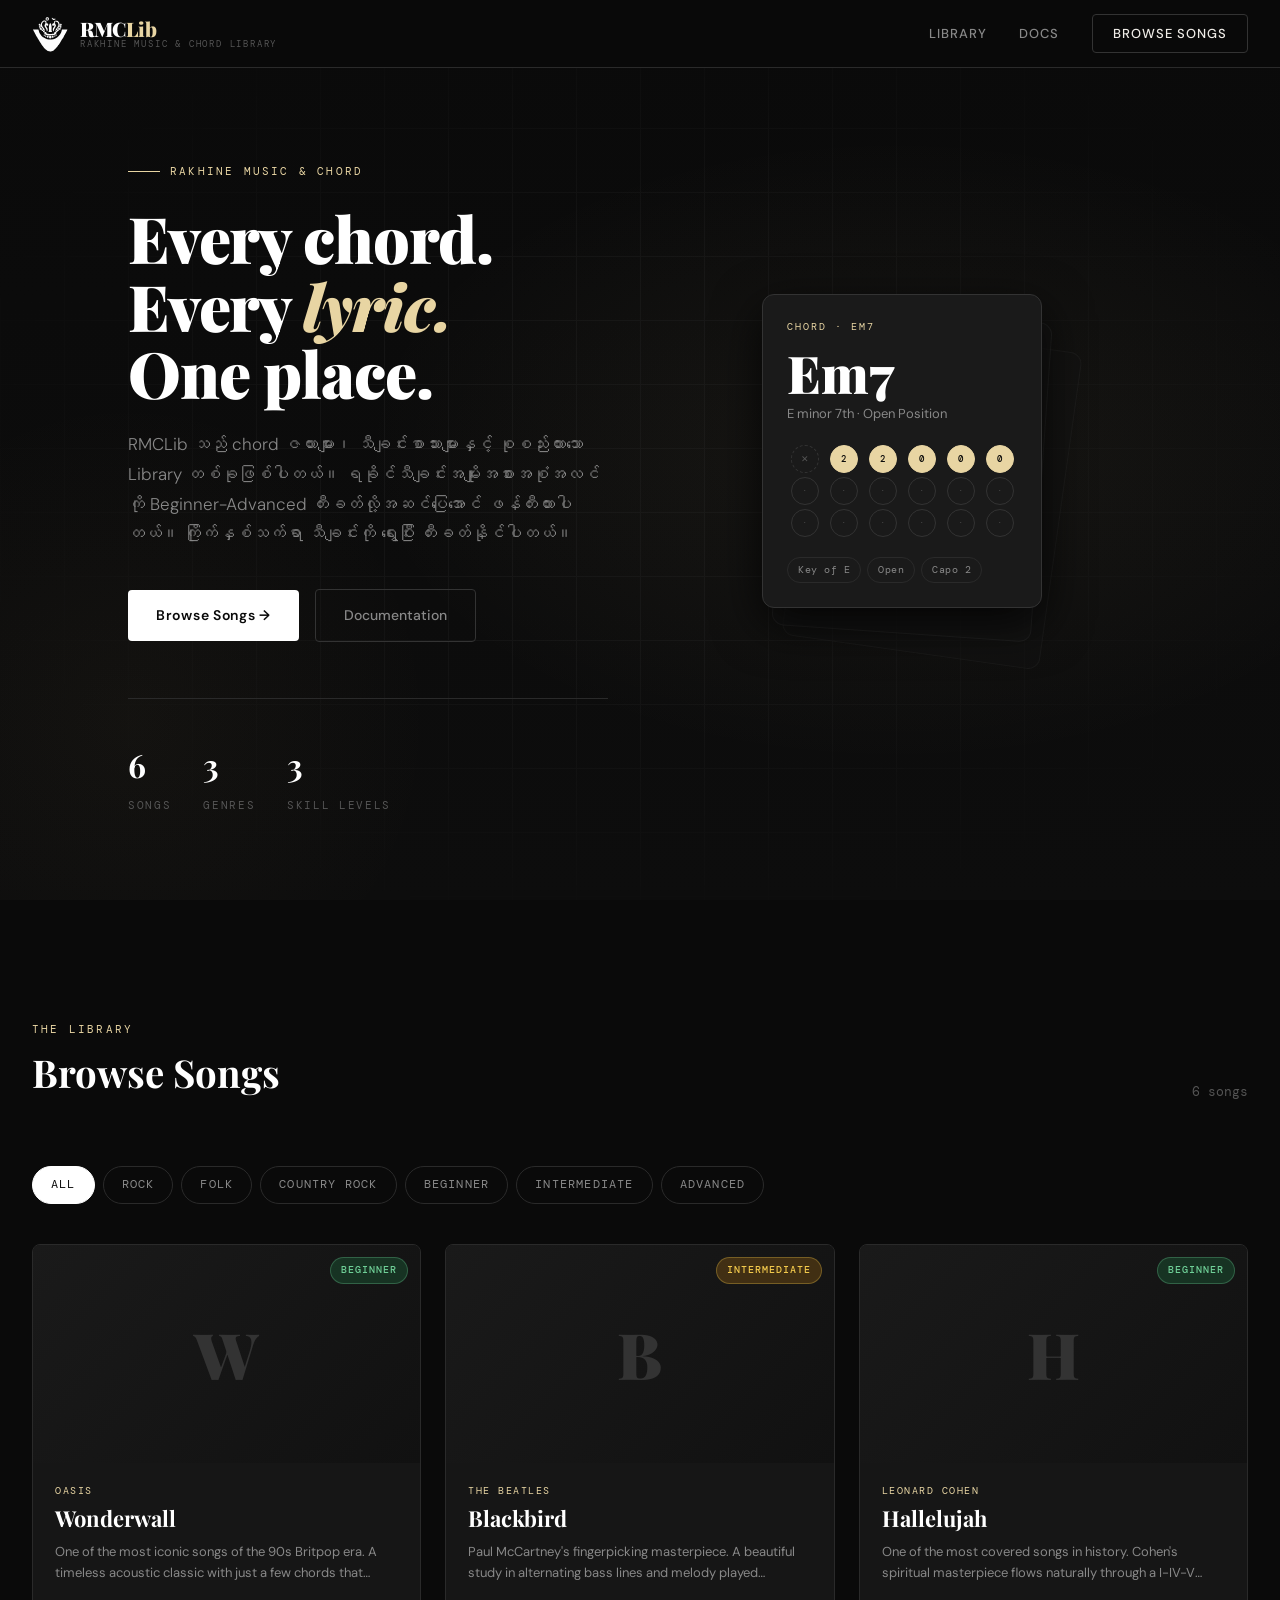
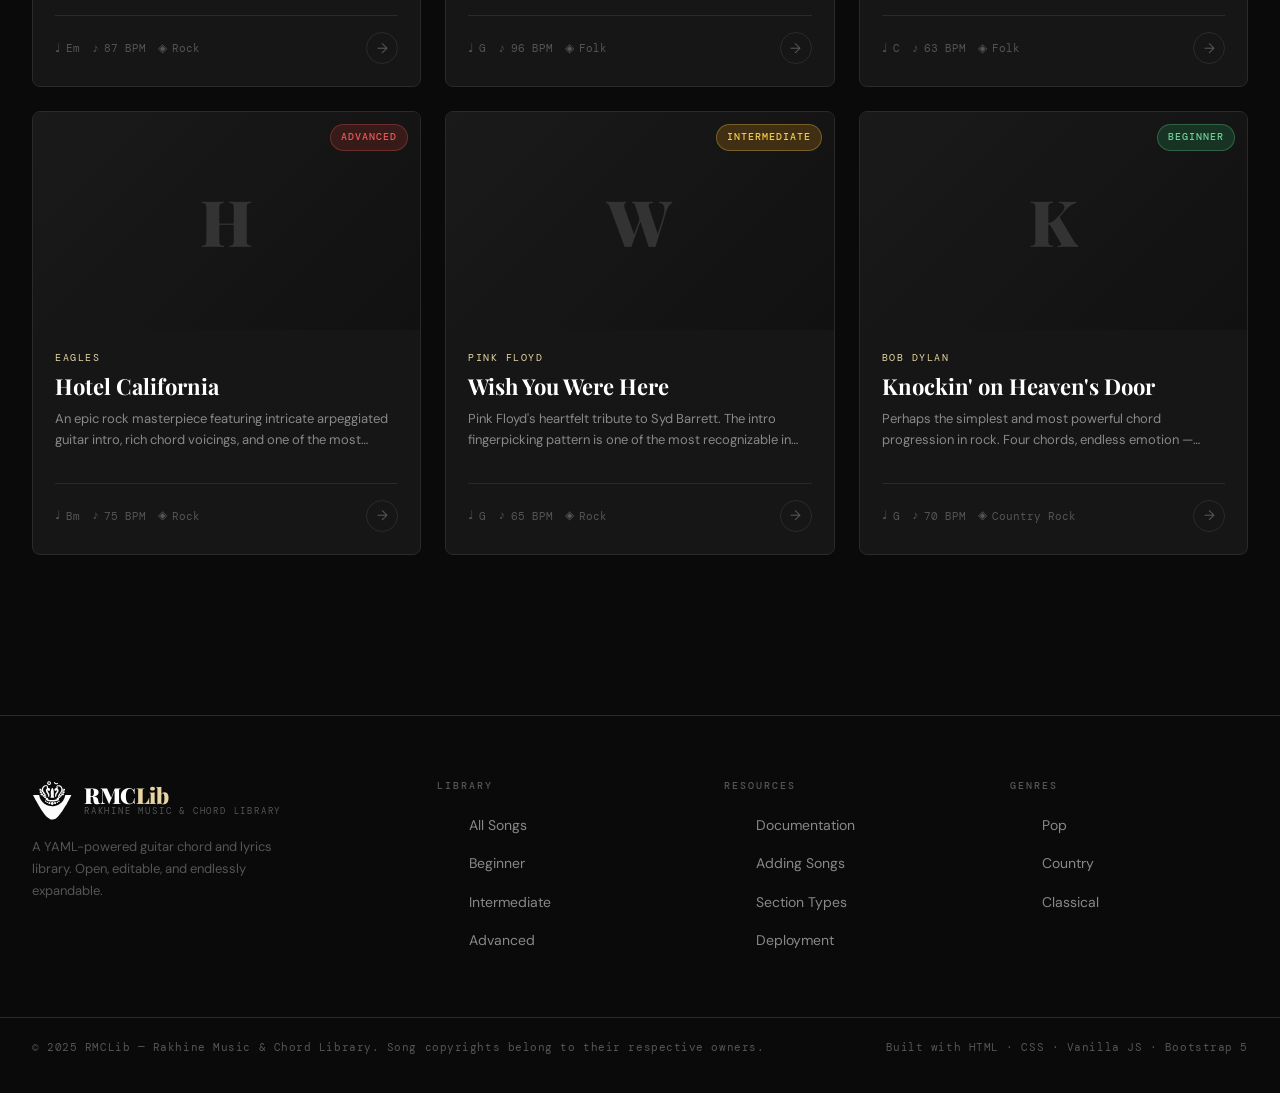
==== index.html @ d85ca985 "First commit" ====
<!DOCTYPE html>
<html lang="en">
<head>
  <meta charset="UTF-8">
  <meta name="viewport" content="width=device-width, initial-scale=1.0">
  <title>RMCLib | Rakhine Music &amp; Chord Library</title>
  <meta name="description" content="A curated library of guitar chord charts and lyrics. RMCLib — Rakhine Music & Chord Library.">
  <link rel="icon" type="image/x-icon" href="favicon.ico">

  <link rel="stylesheet" href="https://cdn.jsdelivr.net/npm/bootstrap@5.3.3/dist/css/bootstrap.min.css">
  <link rel="stylesheet" href="css/style.css">
</head>
<body>

<!-- ════════════════════════════════
     HEADER
════════════════════════════════ -->
<header class="site-header" role="banner">
  <div class="header-inner">

    <a href="index.html" class="logo" aria-label="ChordRMC Home">
      <!-- SVG Logo mark — replace src below with your logo image file if uploaded -->
      <img src="logo.svg" alt="RMC Logo" class="logo-img">
      <div class="logo-text-wrap">
        <span class="logo-mark">RMC<span>Lib</span></span>
        <span class="logo-sub">Rakhine&nbsp;Music&nbsp;&amp;&nbsp;Chord&nbsp;Library</span>
      </div>
    </a>

    <nav class="main-nav" role="navigation" aria-label="Main navigation">
      <a href="index.html#songs">Library</a>
      <a href="docs.html">Docs</a>
      <a href="index.html#songs" class="nav-cta">Browse Songs</a>
    </nav>

    <button class="nav-toggle" id="navToggle" aria-label="Toggle navigation" aria-expanded="false">
      <span></span><span></span><span></span>
    </button>

  </div>
</header>


<!-- ════════════════════════════════
     HERO
════════════════════════════════ -->
<section class="hero" aria-label="Hero">
  <div class="hero-bg"></div>
  <div class="hero-grid" aria-hidden="true"></div>

  <div class="hero-inner">
    <div class="hero-text">
      <div class="hero-eyebrow">Rakhine Music &amp; Chord</div>

      <h1 class="hero-title">
        Every chord.<br>
        Every <em>lyric.</em><br>
        One place.
      </h1>

      <p class="hero-desc">
        RMCLib သည် chord ဇယားများ၊ သီချင်းစာသားများနှင့် စုစည်းထားသော Library တစ်ခုဖြစ်ပါတယ်။
        ရခိုင်သီချင်းအမျိုးအစားအစုံအလင်ကို Beginner-Advanced တီးခတ်လို့အဆင်ပြေအောင် ဖန်တီးထားပါတယ်။ ကြိုက်နှစ်သက်ရာ သီချင်းကို ရွေးပြီး တီးခတ်နိုင်ပါတယ်။
      </p>

      <div class="hero-actions">
        <a href="#songs" class="btn-primary">Browse Songs →</a>
        <a href="docs.html" class="btn-ghost">Documentation</a>
      </div>

      <div class="hero-stats">
        <div class="stat-item">
          <span class="stat-value" id="statSongs">—</span>
          <span class="stat-label">Songs</span>
        </div>
        <div class="stat-item">
          <span class="stat-value" id="statGenres">—</span>
          <span class="stat-label">Genres</span>
        </div>
        <div class="stat-item">
          <span class="stat-value">3</span>
          <span class="stat-label">Skill Levels</span>
        </div>
      </div>
    </div>

    <!-- Decorative chord card -->
    <div class="hero-visual" aria-hidden="true">
      <div class="chord-diagram-stack">
        <div class="chord-card-back"></div>
        <div class="chord-card-back"></div>
        <div class="chord-card-front">
          <div class="cf-label">Chord · Em7</div>
          <div class="cf-chord">Em7</div>
          <div class="cf-name">E minor 7th · Open Position</div>
          <div class="fretboard">
            <div class="string-col">
              <div class="fret-dot muted">✕</div>
              <div class="fret-dot">·</div>
              <div class="fret-dot">·</div>
            </div>
            <div class="string-col">
              <div class="fret-dot active">2</div>
              <div class="fret-dot">·</div>
              <div class="fret-dot">·</div>
            </div>
            <div class="string-col">
              <div class="fret-dot active">2</div>
              <div class="fret-dot">·</div>
              <div class="fret-dot">·</div>
            </div>
            <div class="string-col">
              <div class="fret-dot active">0</div>
              <div class="fret-dot">·</div>
              <div class="fret-dot">·</div>
            </div>
            <div class="string-col">
              <div class="fret-dot active">0</div>
              <div class="fret-dot">·</div>
              <div class="fret-dot">·</div>
            </div>
            <div class="string-col">
              <div class="fret-dot active">0</div>
              <div class="fret-dot">·</div>
              <div class="fret-dot">·</div>
            </div>
          </div>
          <div class="cf-tags">
            <span class="cf-tag">Key of E</span>
            <span class="cf-tag">Open</span>
            <span class="cf-tag">Capo 2</span>
          </div>
        </div>
      </div>
    </div>
  </div>
</section>


<!-- ════════════════════════════════
     SONGS SECTION
════════════════════════════════ -->
<section class="songs-section" id="songs" aria-label="Song Library">

  <div class="section-header">
    <div>
      <div class="section-eyebrow">The Library</div>
      <h2 class="section-title">Browse Songs</h2>
    </div>
    <span class="section-count">Loading…</span>
  </div>

  <div class="filter-bar" role="group" aria-label="Filter songs"></div>

  <div class="songs-grid" id="songsGrid" role="list"></div>

</section>


<!-- ════════════════════════════════
     FOOTER
════════════════════════════════ -->
<footer class="site-footer" role="contentinfo">
  <div class="footer-main">

    <div class="footer-brand">
      <a href="index.html" class="logo logo-lg">
        <img src="logo.svg" alt="RMC Logo" class="logo-img">
        <div class="logo-text-wrap">
          <span class="logo-mark">RMC<span>Lib</span></span>
          <span class="logo-sub">Rakhine&nbsp;Music&nbsp;&amp;&nbsp;Chord&nbsp;Library</span>
        </div>
      </a>
      <p>A YAML-powered guitar chord and lyrics library. Open, editable, and endlessly expandable.</p>
    </div>

    <div class="footer-col">
      <h4>Library</h4>
      <ul>
        <li><a href="#songs">All Songs</a></li>
        <li><a href="#songs">Beginner</a></li>
        <li><a href="#songs">Intermediate</a></li>
        <li><a href="#songs">Advanced</a></li>
      </ul>
    </div>

    <div class="footer-col">
      <h4>Resources</h4>
      <ul>
        <li><a href="docs.html">Documentation</a></li>
        <li><a href="docs.html#adding-songs">Adding Songs</a></li>
        <li><a href="docs.html#section-types">Section Types</a></li>
        <li><a href="docs.html#deployment">Deployment</a></li>
      </ul>
    </div>

    <div class="footer-col">
      <h4>Genres</h4>
      <ul>
        <li><a href="#songs">Pop</a></li>
        <li><a href="#songs">Country</a></li>
        <li><a href="#songs">Classical</a></li>
      </ul>
    </div>

  </div>

  <div class="footer-bottom">
    <p>© 2025 RMCLib — Rakhine Music &amp; Chord Library. Song copyrights belong to their respective owners.</p>
    <p>Built with HTML · CSS · Vanilla JS · Bootstrap 5</p>
  </div>
</footer>


<!-- ════════════════════════════════
     SONG DETAIL PANEL
════════════════════════════════ -->
<div class="song-detail-overlay" id="songDetailOverlay" role="dialog" aria-modal="true" aria-label="Song detail">
  <div class="overlay-backdrop" id="overlayBackdrop"></div>
  <div class="song-detail-panel">
    <div class="panel-header">
      <div class="panel-breadcrumb">Library <span>/</span> Song Detail</div>
      <button class="panel-close" onclick="closeDetail()" aria-label="Close panel">✕</button>
    </div>
    <div class="panel-body" id="panelBody"></div>
  </div>
</div>


<!-- ════════════════════════════════
     LIGHTBOX
════════════════════════════════ -->
<div class="lightbox" id="lightbox" role="dialog" aria-modal="true" aria-label="Image viewer">
  <div class="lightbox-backdrop" id="lightboxBackdrop"></div>
  <div class="lightbox-inner">
    <button class="lightbox-close" id="lightboxClose" aria-label="Close image viewer">✕</button>
    <div class="lightbox-img-wrap">
      <div class="lightbox-img-skeleton" id="lightboxSkeleton"></div>
      <img id="lightboxImg" src="" alt="" draggable="false">
    </div>
    <div class="lightbox-caption" id="lightboxCaption"></div>
  </div>
</div>


<script src="https://cdn.jsdelivr.net/npm/bootstrap@5.3.3/dist/js/bootstrap.bundle.min.js"></script>
<script src="js/app.js"></script>
<script>
  // Update hero stats once songs load
  document.addEventListener('DOMContentLoaded', () => {
    const observer = new MutationObserver(() => {
      const count = document.querySelectorAll('.song-card:not(.skeleton-card)').length;
      if (count > 0) {
        document.getElementById('statSongs').textContent = count;
        const genres = new Set(window._allSongsRef?.map(s => s.genre).filter(Boolean));
        const genreEl = document.getElementById('statGenres');
        if (genreEl && genres.size) genreEl.textContent = genres.size;
      }
    });
    const grid = document.getElementById('songsGrid');
    if (grid) observer.observe(grid, { childList: true });
  });
</script>
</body>
</html>
---- css/style.css ----
/* ====================================
   RMCLib — Main Stylesheet
   Dark editorial theme · v2
==================================== */

@import url('https://fonts.googleapis.com/css2?family=Playfair+Display:wght@400;700;900&family=DM+Mono:wght@300;400;500&family=DM+Sans:ital,wght@0,300;0,400;0,500;1,300&display=swap');

/* ── CSS Variables ── */
:root {
  --bg:          #0a0a0a;
  --bg-2:        #111111;
  --bg-3:        #1a1a1a;
  --surface:     #161616;
  --border:      #2a2a2a;
  --border-light:#333333;
  --text:        #f0ede8;
  --text-muted:  #888888;
  --text-dim:    #555555;
  --accent:      #e8d5a3;
  --accent-warm: #c9a96e;
  --accent-glow: rgba(232,213,163,0.08);
  --white:       #ffffff;

  --font-display: 'Playfair Display', Georgia, serif;
  --font-body:    'DM Sans', sans-serif;
  --font-mono:    'DM Mono', monospace;

  --radius:    4px;
  --radius-lg: 8px;
  --shadow:    0 4px 24px rgba(0,0,0,0.6);
  --shadow-lg: 0 16px 48px rgba(0,0,0,0.8);
  --transition: 0.25s cubic-bezier(0.4,0,0.2,1);
}

/* ── Reset ── */
*, *::before, *::after { box-sizing: border-box; margin: 0; padding: 0; }
html { scroll-behavior: smooth; }
body {
  background: var(--bg);
  color: var(--text);
  font-family: var(--font-body);
  font-size: 16px;
  line-height: 1.65;
  min-height: 100vh;
  overflow-x: hidden;
}
img { display: block; max-width: 100%; }
a { color: inherit; text-decoration: none; }
button { cursor: pointer; border: none; background: none; font-family: inherit; }

/* ── Scrollbar ── */
::-webkit-scrollbar { width: 6px; }
::-webkit-scrollbar-track { background: var(--bg); }
::-webkit-scrollbar-thumb { background: var(--border-light); border-radius: 3px; }

/* ── Skeleton shimmer ── */
@keyframes shimmer {
  0%   { background-position: -600px 0; }
  100% { background-position: 600px 0; }
}
.skeleton-base {
  background: linear-gradient(90deg, var(--bg-3) 25%, var(--surface) 50%, var(--bg-3) 75%);
  background-size: 600px 100%;
  animation: shimmer 1.6s infinite linear;
}

/* ====================================
   HEADER & NAV
==================================== */
.site-header {
  position: fixed;
  top: 0; left: 0; right: 0;
  z-index: 100;
  height: 68px;
  display: flex;
  align-items: center;
  background: rgba(10,10,10,0.92);
  backdrop-filter: blur(16px);
  border-bottom: 1px solid var(--border);
  transition: box-shadow var(--transition);
}
.site-header.scrolled { box-shadow: 0 2px 32px rgba(0,0,0,0.5); }

.header-inner {
  max-width: 1280px;
  margin: 0 auto;
  padding: 0 32px;
  width: 100%;
  display: flex;
  align-items: center;
  justify-content: space-between;
}

/* ── Logo ── */
.logo {
  display: flex;
  align-items: center;
  gap: 12px;
  text-decoration: none;
}
.logo-img {
  width: 36px;
  height: 36px;
  flex-shrink: 0;
  object-fit: contain;
}
.logo-img-svg {
  width: 36px;
  height: 36px;
  flex-shrink: 0;
}
.logo-text-wrap {
  display: flex;
  flex-direction: column;
  gap: 1px;
  line-height: 1;
}
.logo-mark {
  font-family: var(--font-display);
  font-size: 20px;
  font-weight: 900;
  color: var(--white);
  letter-spacing: -0.5px;
}
.logo-mark span { color: var(--accent); }
.logo-sub {
  font-family: var(--font-mono);
  font-size: 9px;
  color: var(--text-dim);
  letter-spacing: 0.2em;
  text-transform: uppercase;
}

/* Footer larger logo variant */
.logo-lg .logo-mark { font-size: 22px; }
.logo-lg .logo-img-svg, .logo-lg .logo-img { width: 40px; height: 40px; }

/* ── Nav links ── */
.main-nav {
  display: flex;
  align-items: center;
  gap: 32px;
}
.main-nav a {
  font-size: 13px;
  font-weight: 500;
  color: var(--text-muted);
  letter-spacing: 0.08em;
  text-transform: uppercase;
  transition: color var(--transition);
  position: relative;
}
.main-nav a::after {
  content: '';
  position: absolute;
  bottom: -4px; left: 0; right: 0;
  height: 1px;
  background: var(--accent);
  transform: scaleX(0);
  transition: transform var(--transition);
}
.main-nav a:hover { color: var(--text); }
.main-nav a:hover::after { transform: scaleX(1); }

.nav-cta {
  padding: 8px 20px;
  border: 1px solid var(--border-light);
  border-radius: var(--radius);
  color: var(--text) !important;
  transition: border-color var(--transition), background var(--transition) !important;
}
.nav-cta:hover { border-color: var(--accent) !important; background: var(--accent-glow) !important; }
.nav-cta::after { display: none !important; }

/* Hamburger */
.nav-toggle {
  display: none;
  flex-direction: column;
  gap: 5px;
  padding: 4px;
}
.nav-toggle span {
  display: block;
  width: 24px;
  height: 2px;
  background: var(--text);
  border-radius: 1px;
  transition: transform var(--transition), opacity var(--transition);
}
.nav-toggle.open span:nth-child(1) { transform: translateY(7px) rotate(45deg); }
.nav-toggle.open span:nth-child(2) { opacity: 0; }
.nav-toggle.open span:nth-child(3) { transform: translateY(-7px) rotate(-45deg); }

/* ====================================
   HERO
==================================== */
.hero {
  padding-top: 68px;
  min-height: 100vh;
  display: flex;
  align-items: center;
  position: relative;
  overflow: hidden;
}
.hero-bg {
  position: absolute; inset: 0;
  background:
    radial-gradient(ellipse 60% 50% at 70% 50%, rgba(232,213,163,0.06) 0%, transparent 70%),
    radial-gradient(ellipse 40% 60% at 10% 80%, rgba(201,169,110,0.04) 0%, transparent 60%),
    linear-gradient(180deg, var(--bg) 0%, #0d0d0d 100%);
}
.hero-grid {
  position: absolute; inset: 0;
  background-image:
    linear-gradient(var(--border) 1px, transparent 1px),
    linear-gradient(90deg, var(--border) 1px, transparent 1px);
  background-size: 64px 64px;
  opacity: 0.3;
  mask-image: radial-gradient(ellipse at center, black 30%, transparent 80%);
}
.hero-inner {
  position: relative;
  max-width: 1280px;
  margin: 0 auto;
  padding: 80px 32px;
  display: grid;
  grid-template-columns: 1fr 1fr;
  gap: 64px;
  align-items: center;
}
.hero-eyebrow {
  display: inline-flex;
  align-items: center;
  gap: 10px;
  margin-bottom: 24px;
  font-family: var(--font-mono);
  font-size: 11px;
  letter-spacing: 0.2em;
  text-transform: uppercase;
  color: var(--accent);
}
.hero-eyebrow::before {
  content: '';
  display: block;
  width: 32px;
  height: 1px;
  background: var(--accent);
}
.hero-title {
  font-family: var(--font-display);
  font-size: clamp(40px, 5vw, 72px);
  font-weight: 900;
  line-height: 1.05;
  letter-spacing: -1px;
  color: var(--white);
  margin-bottom: 24px;
}
.hero-title em { font-style: italic; color: var(--accent); }
.hero-desc {
  font-size: 17px;
  font-weight: 300;
  color: var(--text-muted);
  line-height: 1.75;
  max-width: 480px;
  margin-bottom: 40px;
}
.hero-actions {
  display: flex;
  align-items: center;
  gap: 16px;
  flex-wrap: wrap;
}
.btn-primary {
  display: inline-flex;
  align-items: center;
  gap: 8px;
  padding: 14px 28px;
  background: var(--white);
  color: var(--bg);
  font-size: 14px;
  font-weight: 600;
  letter-spacing: 0.05em;
  border-radius: var(--radius);
  transition: background var(--transition), transform var(--transition);
}
.btn-primary:hover { background: var(--accent); transform: translateY(-1px); }
.btn-ghost {
  display: inline-flex;
  align-items: center;
  gap: 8px;
  padding: 14px 28px;
  border: 1px solid var(--border-light);
  color: var(--text-muted);
  font-size: 14px;
  font-weight: 500;
  border-radius: var(--radius);
  transition: border-color var(--transition), color var(--transition);
}
.btn-ghost:hover { border-color: var(--text-muted); color: var(--text); }
.hero-stats {
  display: flex;
  gap: 32px;
  margin-top: 56px;
  padding-top: 40px;
  border-top: 1px solid var(--border);
}
.stat-item { display: flex; flex-direction: column; gap: 4px; }
.stat-value {
  font-family: var(--font-display);
  font-size: 32px;
  font-weight: 700;
  color: var(--white);
}
.stat-label {
  font-family: var(--font-mono);
  font-size: 11px;
  letter-spacing: 0.15em;
  text-transform: uppercase;
  color: var(--text-dim);
}

/* Hero decorative chord card */
.hero-visual {
  position: relative;
  display: flex;
  justify-content: center;
  align-items: center;
}
.chord-diagram-stack {
  position: relative;
  width: 340px;
  height: 380px;
}
.chord-card-back {
  position: absolute;
  width: 260px; height: 320px;
  border-radius: 12px;
  border: 1px solid var(--border);
  background: var(--surface);
}
.chord-card-back:nth-child(1) { top: 40px; left: 60px; transform: rotate(8deg); opacity: 0.4; }
.chord-card-back:nth-child(2) { top: 20px; left: 40px; transform: rotate(4deg); opacity: 0.6; }
.chord-card-front {
  position: absolute;
  top: 0; left: 20px;
  width: 280px;
  background: var(--bg-3);
  border: 1px solid var(--border-light);
  border-radius: 12px;
  padding: 24px;
  box-shadow: var(--shadow-lg);
}
.cf-label {
  font-family: var(--font-mono);
  font-size: 10px;
  letter-spacing: 0.2em;
  text-transform: uppercase;
  color: var(--accent);
  margin-bottom: 12px;
}
.cf-chord {
  font-family: var(--font-display);
  font-size: 52px;
  font-weight: 900;
  color: var(--white);
  line-height: 1;
  margin-bottom: 4px;
}
.cf-name { font-size: 13px; color: var(--text-muted); margin-bottom: 20px; }
.fretboard {
  display: grid;
  grid-template-columns: repeat(6, 1fr);
  gap: 4px;
  margin-bottom: 20px;
}
.string-col { display: flex; flex-direction: column; align-items: center; gap: 4px; }
.fret-dot {
  width: 28px; height: 28px;
  border-radius: 50%;
  border: 1px solid var(--border-light);
  display: flex; align-items: center; justify-content: center;
  font-family: var(--font-mono);
  font-size: 9px;
  color: var(--text-dim);
}
.fret-dot.active  { background: var(--accent); border-color: var(--accent); color: var(--bg); font-weight: 500; }
.fret-dot.muted   { border-style: dashed; }
.cf-tags { display: flex; gap: 6px; flex-wrap: wrap; }
.cf-tag {
  padding: 4px 10px;
  border-radius: 100px;
  border: 1px solid var(--border);
  font-size: 10px;
  font-family: var(--font-mono);
  color: var(--text-muted);
  letter-spacing: 0.05em;
}

/* ====================================
   SONGS SECTION
==================================== */
.songs-section { padding: 120px 0 80px; }
.section-header {
  max-width: 1280px;
  margin: 0 auto 64px;
  padding: 0 32px;
  display: flex;
  align-items: flex-end;
  justify-content: space-between;
  gap: 32px;
}
.section-eyebrow {
  font-family: var(--font-mono);
  font-size: 11px;
  letter-spacing: 0.2em;
  text-transform: uppercase;
  color: var(--accent);
  margin-bottom: 12px;
}
.section-title {
  font-family: var(--font-display);
  font-size: clamp(28px, 3vw, 44px);
  font-weight: 700;
  color: var(--white);
  line-height: 1.15;
}
.section-count {
  font-family: var(--font-mono);
  font-size: 13px;
  color: var(--text-dim);
  white-space: nowrap;
}

/* Filter bar */
.filter-bar {
  max-width: 1280px;
  margin: 0 auto 40px;
  padding: 0 32px;
  display: flex;
  gap: 8px;
  flex-wrap: wrap;
}
.filter-btn {
  padding: 8px 18px;
  border: 1px solid var(--border);
  border-radius: 100px;
  font-size: 12px;
  font-family: var(--font-mono);
  letter-spacing: 0.1em;
  text-transform: uppercase;
  color: var(--text-muted);
  transition: all var(--transition);
}
.filter-btn:hover { border-color: var(--border-light); color: var(--text); }
.filter-btn.active { background: var(--white); border-color: var(--white); color: var(--bg); }

/* Songs grid */
.songs-grid {
  max-width: 1280px;
  margin: 0 auto;
  padding: 0 32px;
  display: grid;
  grid-template-columns: repeat(3, 1fr);
  gap: 24px;
}

/* ── Song Card ── */
.song-card {
  background: var(--surface);
  border: 1px solid var(--border);
  border-radius: var(--radius-lg);
  overflow: hidden;
  cursor: pointer;
  transition: transform var(--transition), border-color var(--transition), box-shadow var(--transition);
  display: flex;
  flex-direction: column;
  animation: fadeUp 0.5s ease both;
}
.song-card:hover {
  transform: translateY(-4px);
  border-color: var(--border-light);
  box-shadow: var(--shadow);
}

/* ── Card image with skeleton ── */
.card-image-wrap {
  position: relative;
  aspect-ratio: 16/9;
  overflow: hidden;
  background: var(--bg-3);
}
.card-img-skeleton {
  position: absolute;
  inset: 0;
  background: linear-gradient(90deg, var(--bg-3) 25%, var(--surface) 50%, var(--bg-3) 75%);
  background-size: 600px 100%;
  animation: shimmer 1.6s infinite linear;
  transition: opacity 0.4s ease;
  z-index: 1;
}
.card-img-real {
  position: absolute;
  inset: 0;
  width: 100%;
  height: 100%;
  object-fit: cover;
  opacity: 0;
  transition: opacity 0.4s ease, transform 0.4s ease, filter 0.4s ease;
  filter: brightness(0.85) grayscale(20%);
  z-index: 2;
}
.card-img-real.loaded { opacity: 1; }
.song-card:hover .card-img-real { transform: scale(1.04); filter: brightness(0.95) grayscale(0%); }
.card-image-placeholder {
  width: 100%; height: 100%;
  display: flex; align-items: center; justify-content: center;
  background: linear-gradient(135deg, var(--bg-3) 0%, var(--bg-2) 100%);
}
.placeholder-note {
  font-family: var(--font-display);
  font-size: 64px;
  font-weight: 900;
  color: var(--border-light);
  line-height: 1;
}

/* Skeleton card */
.skeleton-card { pointer-events: none; }
.skeleton-img {
  aspect-ratio: 16/9;
  background: linear-gradient(90deg, var(--bg-3) 25%, var(--surface) 50%, var(--bg-3) 75%);
  background-size: 600px 100%;
  animation: shimmer 1.6s infinite linear;
}
.skeleton-line {
  height: 14px;
  border-radius: 7px;
  margin-bottom: 10px;
  background: linear-gradient(90deg, var(--bg-3) 25%, var(--surface) 50%, var(--bg-3) 75%);
  background-size: 600px 100%;
  animation: shimmer 1.6s infinite linear;
}
.skeleton-line.short { width: 40%; }
.skeleton-line.med   { width: 70%; }

/* Badge */
.card-badge {
  position: absolute;
  top: 12px; right: 12px;
  z-index: 3;
  padding: 4px 10px;
  border-radius: 100px;
  font-size: 10px;
  font-family: var(--font-mono);
  letter-spacing: 0.1em;
  text-transform: uppercase;
  font-weight: 500;
}
.badge-beginner     { background: rgba(39,174,96,0.2);  color: #6fcf97; border: 1px solid rgba(111,207,151,0.3); }
.badge-intermediate { background: rgba(243,156,18,0.2); color: #f2c94c; border: 1px solid rgba(242,201,76,0.3); }
.badge-advanced     { background: rgba(192,57,43,0.2);  color: #eb5757; border: 1px solid rgba(235,87,87,0.3); }

/* Card body */
.card-body {
  padding: 20px 22px 22px;
  flex: 1;
  display: flex;
  flex-direction: column;
}
.card-artist {
  font-family: var(--font-mono);
  font-size: 10px;
  letter-spacing: 0.15em;
  text-transform: uppercase;
  color: var(--accent);
  margin-bottom: 6px;
}
.card-title {
  font-family: var(--font-display);
  font-size: 22px;
  font-weight: 700;
  color: var(--white);
  line-height: 1.2;
  margin-bottom: 10px;
}
.card-desc {
  font-size: 13px;
  color: var(--text-muted);
  line-height: 1.6;
  flex: 1;
  display: -webkit-box;
  -webkit-line-clamp: 2;
  -webkit-box-orient: vertical;
  overflow: hidden;
}
.card-footer {
  display: flex;
  align-items: center;
  justify-content: space-between;
  margin-top: 16px;
  padding-top: 16px;
  border-top: 1px solid var(--border);
}
.card-meta { display: flex; gap: 12px; }
.meta-item {
  display: flex;
  align-items: center;
  gap: 5px;
  font-family: var(--font-mono);
  font-size: 11px;
  color: var(--text-dim);
}
.meta-icon { font-size: 12px; }
.card-arrow {
  width: 32px; height: 32px;
  border-radius: 50%;
  border: 1px solid var(--border);
  display: flex; align-items: center; justify-content: center;
  font-size: 14px;
  color: var(--text-dim);
  transition: all var(--transition);
}
.song-card:hover .card-arrow { background: var(--white); border-color: var(--white); color: var(--bg); }

/* ====================================
   DETAIL PANEL
==================================== */
.song-detail-overlay {
  position: fixed; inset: 0;
  z-index: 200;
  display: flex;
  align-items: stretch;
  opacity: 0;
  pointer-events: none;
  transition: opacity 0.3s ease;
}
.song-detail-overlay.open { opacity: 1; pointer-events: all; }

.overlay-backdrop {
  position: absolute; inset: 0;
  background: rgba(0,0,0,0.75);
  backdrop-filter: blur(4px);
}
.song-detail-panel {
  position: relative;
  margin-left: auto;
  width: min(720px, 100vw);
  height: 100vh;
  background: var(--bg-2);
  border-left: 1px solid var(--border);
  display: flex;
  flex-direction: column;
  overflow: hidden;
  transform: translateX(40px);
  transition: transform 0.35s cubic-bezier(0.4,0,0.2,1);
}
.song-detail-overlay.open .song-detail-panel { transform: translateX(0); }

.panel-header {
  display: flex;
  align-items: center;
  justify-content: space-between;
  padding: 20px 32px;
  border-bottom: 1px solid var(--border);
  flex-shrink: 0;
  background: var(--bg-2);
}
.panel-breadcrumb {
  font-family: var(--font-mono);
  font-size: 11px;
  letter-spacing: 0.15em;
  text-transform: uppercase;
  color: var(--text-dim);
}
.panel-breadcrumb span { color: var(--accent); }
.panel-close {
  width: 36px; height: 36px;
  border-radius: 50%;
  border: 1px solid var(--border);
  display: flex; align-items: center; justify-content: center;
  font-size: 18px;
  color: var(--text-muted);
  transition: all var(--transition);
}
.panel-close:hover { background: var(--bg-3); color: var(--text); border-color: var(--border-light); }

.panel-body {
  flex: 1;
  overflow-y: auto;
  scroll-behavior: smooth;
}
.panel-body::-webkit-scrollbar { width: 4px; }
.panel-body::-webkit-scrollbar-thumb { background: var(--border-light); border-radius: 2px; }

/* Panel cover */
.panel-cover {
  position: relative;
  width: 100%;
  aspect-ratio: 21/9;
  overflow: hidden;
  background: var(--bg-3);
  flex-shrink: 0;
}
.panel-img-skeleton {
  position: absolute; inset: 0;
  background: linear-gradient(90deg, var(--bg-3) 25%, var(--surface) 50%, var(--bg-3) 75%);
  background-size: 800px 100%;
  animation: shimmer 1.6s infinite linear;
  transition: opacity 0.5s ease;
  z-index: 1;
}
.panel-cover-img {
  position: absolute; inset: 0;
  width: 100%; height: 100%;
  object-fit: cover;
  opacity: 0;
  transition: opacity 0.5s ease;
  filter: brightness(0.7) grayscale(20%);
  z-index: 2;
}
.panel-cover-img.loaded { opacity: 1; }
.panel-cover-placeholder {
  width: 100%; height: 100%;
  display: flex; align-items: center; justify-content: center;
  background: linear-gradient(135deg, #111 0%, #1a1a1a 100%);
}
.panel-cover-placeholder span {
  font-family: var(--font-display);
  font-size: 96px;
  font-weight: 900;
  color: rgba(255,255,255,0.05);
}
.panel-cover-overlay {
  position: absolute; inset: 0;
  background: linear-gradient(to top, var(--bg-2) 0%, transparent 60%);
  z-index: 3;
}
.panel-cover-info {
  position: absolute;
  bottom: 24px; left: 32px;
  z-index: 4;
}
.panel-artist {
  font-family: var(--font-mono);
  font-size: 11px;
  letter-spacing: 0.2em;
  text-transform: uppercase;
  color: var(--accent);
  margin-bottom: 6px;
}
.panel-title {
  font-family: var(--font-display);
  font-size: 40px;
  font-weight: 900;
  color: var(--white);
  line-height: 1.1;
}

/* Meta strip */
.panel-meta-strip {
  display: flex;
  border-bottom: 1px solid var(--border);
  flex-shrink: 0;
}
.meta-strip-item {
  flex: 1;
  padding: 16px 20px;
  border-right: 1px solid var(--border);
  display: flex;
  flex-direction: column;
  gap: 3px;
}
.meta-strip-item:last-child { border-right: none; }
.msi-label {
  font-family: var(--font-mono);
  font-size: 9px;
  letter-spacing: 0.2em;
  text-transform: uppercase;
  color: var(--text-dim);
}
.msi-value {
  font-family: var(--font-mono);
  font-size: 14px;
  font-weight: 500;
  color: var(--text);
}

/* Panel content */
.panel-content { padding: 40px 32px 80px; }
.content-section { margin-bottom: 48px; }
.content-section:last-child { margin-bottom: 0; }
.cs-heading {
  font-family: var(--font-mono);
  font-size: 10px;
  letter-spacing: 0.25em;
  text-transform: uppercase;
  color: var(--accent);
  margin-bottom: 16px;
  display: flex;
  align-items: center;
  gap: 12px;
}
.cs-heading::after {
  content: '';
  flex: 1;
  height: 1px;
  background: var(--border);
}
.cs-text { font-size: 15px; color: var(--text-muted); line-height: 1.75; }

/* Chords */
.cs-chords {
  background: var(--bg-3);
  border: 1px solid var(--border);
  border-radius: var(--radius-lg);
  padding: 20px 24px;
  font-family: var(--font-mono);
  font-size: 14px;
  color: var(--text);
  line-height: 2;
  white-space: pre-wrap;
}
.chord-token {
  display: inline-block;
  padding: 2px 8px;
  margin: 2px 3px;
  background: rgba(232,213,163,0.1);
  border: 1px solid rgba(232,213,163,0.2);
  border-radius: var(--radius);
  color: var(--accent);
  font-weight: 500;
  font-size: 13px;
}

/* Lyrics */
.cs-lyrics {
  background: var(--bg-3);
  border: 1px solid var(--border);
  border-left: 3px solid var(--accent);
  border-radius: var(--radius-lg);
  padding: 20px 24px;
  font-family: var(--font-mono);
  font-size: 13px;
  line-height: 2;
  white-space: pre-wrap;
  color: var(--text-muted);
}
.lyric-chord { color: var(--accent); font-weight: 500; }

/* Audio */
.audio-player {
  background: var(--bg-3);
  border: 1px solid var(--border);
  border-radius: var(--radius-lg);
  padding: 20px 24px;
  display: flex;
  flex-direction: column;
  gap: 16px;
}
.audio-player-desc { font-size: 13px; color: var(--text-muted); }
.audio-controls { display: flex; align-items: center; gap: 16px; }
.audio-play-btn {
  width: 48px; height: 48px;
  border-radius: 50%;
  background: var(--white);
  color: var(--bg);
  display: flex; align-items: center; justify-content: center;
  font-size: 18px;
  flex-shrink: 0;
  transition: background var(--transition), transform var(--transition);
}
.audio-play-btn:hover { background: var(--accent); transform: scale(1.05); }
.audio-play-btn.playing { background: var(--accent); }
.audio-track-info { flex: 1; min-width: 0; }
.audio-track-name {
  font-size: 13px;
  font-weight: 500;
  color: var(--text);
  margin-bottom: 8px;
  white-space: nowrap;
  overflow: hidden;
  text-overflow: ellipsis;
}
.audio-progress-wrap {
  position: relative;
  height: 4px;
  background: var(--border);
  border-radius: 2px;
  cursor: pointer;
}
.audio-progress-bar {
  height: 100%;
  background: var(--accent);
  border-radius: 2px;
  width: 0%;
  transition: width 0.1s linear;
  pointer-events: none;
}
.audio-time {
  font-family: var(--font-mono);
  font-size: 10px;
  color: var(--text-dim);
  margin-top: 6px;
  display: flex;
  justify-content: space-between;
}
.no-audio-notice {
  background: var(--bg-3);
  border: 1px dashed var(--border-light);
  border-radius: var(--radius-lg);
  padding: 12px 16px;
  font-size: 12px;
  font-family: var(--font-mono);
  color: var(--text-dim);
}

/* ── Section image with skeleton + zoom ── */
.section-img-wrap {
  position: relative;
  border-radius: var(--radius-lg);
  overflow: hidden;
  border: 1px solid var(--border);
  cursor: zoom-in;
}
.section-img-skeleton {
  position: absolute; inset: 0;
  background: linear-gradient(90deg, var(--bg-3) 25%, var(--surface) 50%, var(--bg-3) 75%);
  background-size: 800px 100%;
  animation: shimmer 1.6s infinite linear;
  transition: opacity 0.4s ease;
  z-index: 1;
  min-height: 160px;
}
.section-zoomable {
  display: block;
  width: 100%;
  height: auto;
  opacity: 0;
  transition: opacity 0.4s ease, transform 0.3s ease;
  position: relative;
  z-index: 2;
}
.section-zoomable.loaded { opacity: 1; }
.section-img-wrap:hover .section-zoomable { transform: scale(1.01); }
.zoom-hint {
  position: absolute;
  bottom: 10px; right: 10px;
  z-index: 3;
  padding: 5px 10px;
  background: rgba(0,0,0,0.7);
  border-radius: var(--radius);
  font-family: var(--font-mono);
  font-size: 10px;
  color: var(--text-muted);
  opacity: 0;
  transition: opacity var(--transition);
  pointer-events: none;
}
.section-img-wrap:hover .zoom-hint { opacity: 1; }

/* ====================================
   LIGHTBOX
==================================== */
.lightbox {
  position: fixed; inset: 0;
  z-index: 500;
  display: flex;
  align-items: center;
  justify-content: center;
  opacity: 0;
  pointer-events: none;
  transition: opacity 0.3s ease;
}
.lightbox.open { opacity: 1; pointer-events: all; }

.lightbox-backdrop {
  position: absolute; inset: 0;
  background: rgba(0,0,0,0.92);
  backdrop-filter: blur(8px);
}

.lightbox-inner {
  position: relative;
  z-index: 1;
  max-width: min(90vw, 1100px);
  max-height: 90vh;
  display: flex;
  flex-direction: column;
  align-items: center;
  gap: 16px;
}

.lightbox-close {
  position: absolute;
  top: -48px; right: 0;
  width: 40px; height: 40px;
  border-radius: 50%;
  border: 1px solid var(--border-light);
  display: flex; align-items: center; justify-content: center;
  font-size: 20px;
  color: var(--text-muted);
  transition: all var(--transition);
  background: var(--bg-2);
}
.lightbox-close:hover { background: var(--bg-3); color: var(--white); border-color: var(--text-muted); }

.lightbox-img-wrap {
  position: relative;
  max-width: 100%;
  max-height: 80vh;
  overflow: hidden;
  border-radius: var(--radius-lg);
  border: 1px solid var(--border);
}
.lightbox-img-skeleton {
  position: absolute; inset: 0;
  background: linear-gradient(90deg, var(--bg-3) 25%, var(--surface) 50%, var(--bg-3) 75%);
  background-size: 800px 100%;
  animation: shimmer 1.6s infinite linear;
  min-width: 320px;
  min-height: 240px;
  z-index: 1;
  border-radius: var(--radius-lg);
  transition: opacity 0.4s ease;
}
#lightboxImg {
  display: block;
  max-width: 90vw;
  max-height: 80vh;
  object-fit: contain;
  opacity: 0;
  transition: opacity 0.4s ease;
  position: relative;
  z-index: 2;

  /* Zoom on hover */
  cursor: zoom-in;
  transform-origin: center;
  transition: opacity 0.4s ease, transform 0.3s ease;
}
#lightboxImg.loaded { opacity: 1; }
#lightboxImg:hover { transform: scale(1.03); cursor: zoom-out; }

.lightbox-caption {
  font-family: var(--font-mono);
  font-size: 12px;
  color: var(--text-dim);
  letter-spacing: 0.1em;
  text-align: center;
}

/* ====================================
   FOOTER
==================================== */
.site-footer {
  margin-top: 80px;
  border-top: 1px solid var(--border);
  background: var(--bg);
}
.footer-main {
  max-width: 1280px;
  margin: 0 auto;
  padding: 64px 32px 48px;
  display: grid;
  grid-template-columns: 1.5fr 1fr 1fr 1fr;
  gap: 48px;
}
.footer-brand p {
  margin-top: 16px;
  font-size: 13px;
  color: var(--text-dim);
  line-height: 1.7;
  max-width: 260px;
}
.footer-col h4 {
  font-family: var(--font-mono);
  font-size: 10px;
  letter-spacing: 0.2em;
  text-transform: uppercase;
  color: var(--text-dim);
  margin-bottom: 20px;
}
.footer-col ul { list-style: none; display: flex; flex-direction: column; gap: 12px; }
.footer-col ul li a {
  font-size: 14px;
  color: var(--text-muted);
  transition: color var(--transition);
}
.footer-col ul li a:hover { color: var(--text); }
.footer-bottom {
  border-top: 1px solid var(--border);
  padding: 20px 32px;
  max-width: 1280px;
  margin: 0 auto;
  display: flex;
  align-items: center;
  justify-content: space-between;
  flex-wrap: wrap;
  gap: 12px;
}
.footer-bottom p {
  font-family: var(--font-mono);
  font-size: 11px;
  color: var(--text-dim);
  letter-spacing: 0.05em;
}

/* ====================================
   DOCS PAGE
==================================== */
.docs-layout {
  display: grid;
  grid-template-columns: 260px 1fr;
  gap: 0;
  min-height: calc(100vh - 68px);
  max-width: 1280px;
  margin: 0 auto;
  padding-top: 68px;
}

.docs-sidebar {
  position: sticky;
  top: 68px;
  height: calc(100vh - 68px);
  overflow-y: auto;
  border-right: 1px solid var(--border);
  padding: 40px 0;
  background: var(--bg);
}
.docs-sidebar::-webkit-scrollbar { width: 3px; }
.docs-sidebar::-webkit-scrollbar-thumb { background: var(--border); }

.sidebar-section { margin-bottom: 32px; }
.sidebar-label {
  font-family: var(--font-mono);
  font-size: 9px;
  letter-spacing: 0.25em;
  text-transform: uppercase;
  color: var(--text-dim);
  padding: 0 24px;
  margin-bottom: 8px;
}
.sidebar-link {
  display: block;
  padding: 8px 24px;
  font-size: 13px;
  color: var(--text-muted);
  transition: color var(--transition), background var(--transition);
  border-left: 2px solid transparent;
}
.sidebar-link:hover { color: var(--text); background: var(--accent-glow); }
.sidebar-link.active { color: var(--accent); border-left-color: var(--accent); background: var(--accent-glow); }

.docs-content {
  padding: 60px 64px 120px;
  max-width: 760px;
}

.docs-hero-tag {
  font-family: var(--font-mono);
  font-size: 10px;
  letter-spacing: 0.25em;
  text-transform: uppercase;
  color: var(--accent);
  margin-bottom: 16px;
}
.docs-h1 {
  font-family: var(--font-display);
  font-size: 48px;
  font-weight: 900;
  color: var(--white);
  line-height: 1.1;
  margin-bottom: 20px;
}
.docs-lead {
  font-size: 17px;
  color: var(--text-muted);
  line-height: 1.75;
  margin-bottom: 48px;
  padding-bottom: 48px;
  border-bottom: 1px solid var(--border);
}

.docs-section { margin-bottom: 64px; scroll-margin-top: 90px; }
.docs-h2 {
  font-family: var(--font-display);
  font-size: 28px;
  font-weight: 700;
  color: var(--white);
  margin-bottom: 16px;
}
.docs-h3 {
  font-family: var(--font-mono);
  font-size: 13px;
  font-weight: 500;
  letter-spacing: 0.08em;
  color: var(--text);
  margin: 28px 0 12px;
}
.docs-p {
  font-size: 15px;
  color: var(--text-muted);
  line-height: 1.8;
  margin-bottom: 16px;
}
.docs-p:last-child { margin-bottom: 0; }

/* Inline code */
.docs-code {
  font-family: var(--font-mono);
  font-size: 12px;
  color: var(--accent);
  background: var(--bg-3);
  border: 1px solid var(--border);
  padding: 2px 7px;
  border-radius: var(--radius);
}

/* Code blocks */
.docs-pre {
  background: var(--bg-3);
  border: 1px solid var(--border);
  border-radius: var(--radius-lg);
  padding: 24px;
  overflow-x: auto;
  margin: 20px 0;
  font-family: var(--font-mono);
  font-size: 12.5px;
  line-height: 1.9;
  color: var(--text-muted);
}
.docs-pre .k { color: #f2c94c; }   /* key */
.docs-pre .s { color: #6fcf97; }   /* string */
.docs-pre .n { color: var(--accent); } /* number */
.docs-pre .c { color: var(--text-dim); font-style: italic; } /* comment */
.docs-pre .p { color: var(--text-muted); } /* punctuation */

/* Callout boxes */
.docs-callout {
  border-radius: var(--radius-lg);
  padding: 18px 22px;
  margin: 20px 0;
  display: flex;
  gap: 14px;
  font-size: 14px;
  line-height: 1.7;
}
.docs-callout-info  { background: rgba(232,213,163,0.07); border: 1px solid rgba(232,213,163,0.2); color: var(--text-muted); }
.docs-callout-tip   { background: rgba(39,174,96,0.07);   border: 1px solid rgba(111,207,151,0.2); color: #6fcf97; }
.docs-callout-warn  { background: rgba(243,156,18,0.07);  border: 1px solid rgba(242,201,76,0.2);  color: #f2c94c; }
.docs-callout-icon  { font-size: 18px; flex-shrink: 0; margin-top: 1px; }

/* Section type table */
.docs-table {
  width: 100%;
  border-collapse: collapse;
  margin: 20px 0;
  font-size: 13px;
}
.docs-table th {
  font-family: var(--font-mono);
  font-size: 10px;
  letter-spacing: 0.15em;
  text-transform: uppercase;
  color: var(--text-dim);
  text-align: left;
  padding: 10px 14px;
  border-bottom: 1px solid var(--border);
}
.docs-table td {
  padding: 12px 14px;
  border-bottom: 1px solid var(--border);
  color: var(--text-muted);
  vertical-align: top;
}
.docs-table td:first-child { font-family: var(--font-mono); color: var(--accent); font-size: 12px; }
.docs-table tr:last-child td { border-bottom: none; }

/* Steps */
.docs-steps { display: flex; flex-direction: column; gap: 20px; margin: 24px 0; }
.docs-step { display: flex; gap: 20px; align-items: flex-start; }
.docs-step-num {
  width: 32px; height: 32px;
  border-radius: 50%;
  border: 1px solid var(--border);
  display: flex; align-items: center; justify-content: center;
  font-family: var(--font-mono);
  font-size: 12px;
  color: var(--accent);
  flex-shrink: 0;
}
.docs-step-body strong { display: block; color: var(--text); margin-bottom: 4px; font-size: 14px; }
.docs-step-body span { font-size: 13px; color: var(--text-muted); }

/* ====================================
   ANIMATIONS
==================================== */
@keyframes fadeUp {
  from { opacity: 0; transform: translateY(24px); }
  to   { opacity: 1; transform: translateY(0); }
}
@keyframes fadeIn {
  from { opacity: 0; }
  to   { opacity: 1; }
}
@keyframes float {
  0%, 100% { transform: translateY(0px); }
  50%       { transform: translateY(-8px); }
}

.hero-eyebrow  { animation: fadeUp 0.6s ease 0.1s both; }
.hero-title    { animation: fadeUp 0.6s ease 0.2s both; }
.hero-desc     { animation: fadeUp 0.6s ease 0.3s both; }
.hero-actions  { animation: fadeUp 0.6s ease 0.4s both; }
.hero-stats    { animation: fadeUp 0.6s ease 0.5s both; }
.hero-visual   { animation: fadeIn 0.8s ease 0.3s both; }
.chord-card-front { animation: float 6s ease-in-out infinite; }

/* ====================================
   RESPONSIVE
==================================== */
@media (max-width: 1024px) {
  .hero-inner { grid-template-columns: 1fr; gap: 48px; }
  .hero-visual { display: none; }
  .songs-grid { grid-template-columns: repeat(2, 1fr); }
  .footer-main { grid-template-columns: 1fr 1fr; gap: 40px; }
  .docs-content { padding: 48px 40px 100px; }
}

@media (max-width: 768px) {
  .main-nav {
    display: none;
    position: fixed;
    top: 68px; left: 0; right: 0;
    background: var(--bg-2);
    border-bottom: 1px solid var(--border);
    flex-direction: column;
    padding: 24px 32px;
    gap: 20px;
    align-items: flex-start;
  }
  .main-nav.open { display: flex; }
  .nav-toggle { display: flex; }

  .hero-inner { padding: 60px 24px; }
  .songs-grid { grid-template-columns: 1fr; padding: 0 20px; }
  .section-header { padding: 0 20px; flex-direction: column; align-items: flex-start; }
  .filter-bar { padding: 0 20px; }
  .footer-main { grid-template-columns: 1fr; gap: 32px; padding: 40px 24px; }
  .footer-bottom { padding: 20px 24px; }
  .panel-title { font-size: 28px; }
  .panel-meta-strip { overflow-x: auto; }
  .panel-content { padding: 32px 20px 60px; }
  .panel-header { padding: 16px 20px; }
  .hero-stats { flex-wrap: wrap; gap: 20px; }

  .docs-layout { grid-template-columns: 1fr; }
  .docs-sidebar { display: none; }
  .docs-content { padding: 40px 24px 80px; max-width: 100%; }
  .docs-h1 { font-size: 32px; }
}

@media (max-width: 480px) {
  .songs-grid { gap: 16px; }
  .song-detail-panel { width: 100vw; border-left: none; }
  .lightbox-inner { max-width: 95vw; }
}
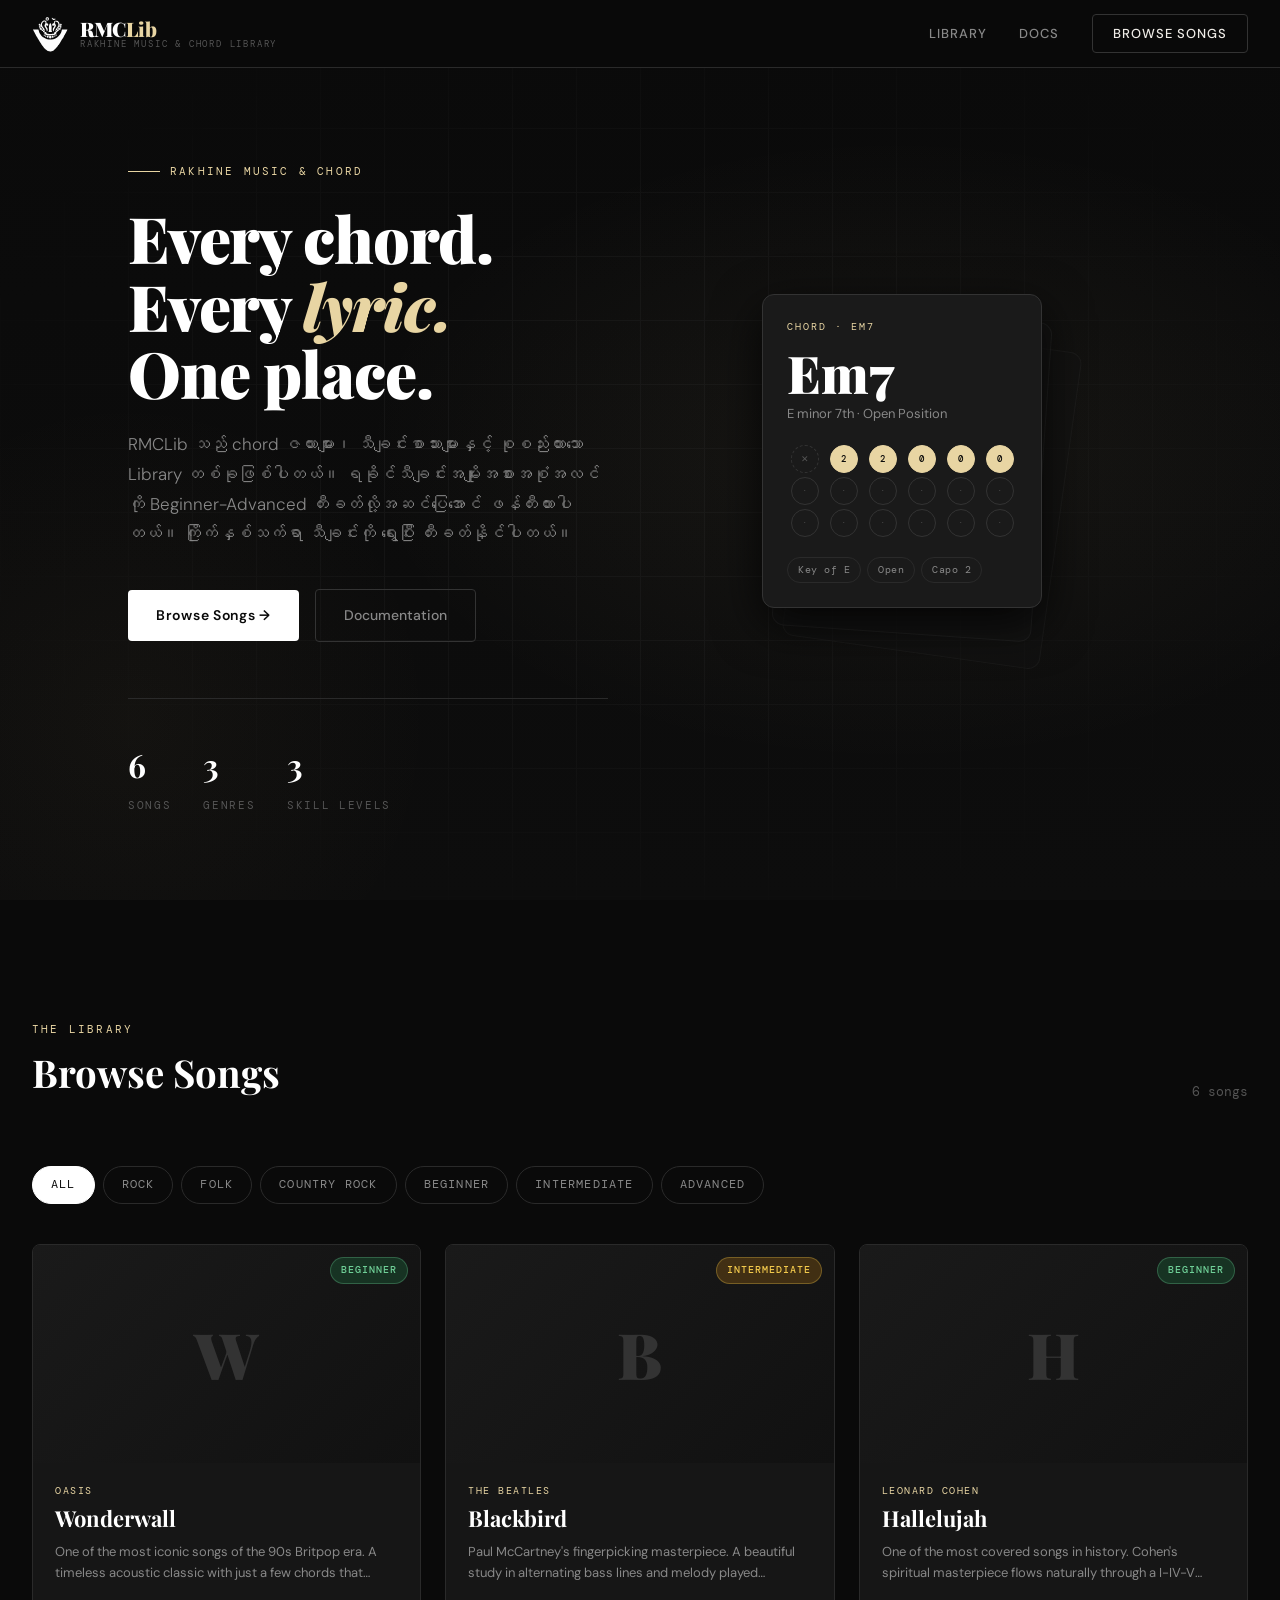
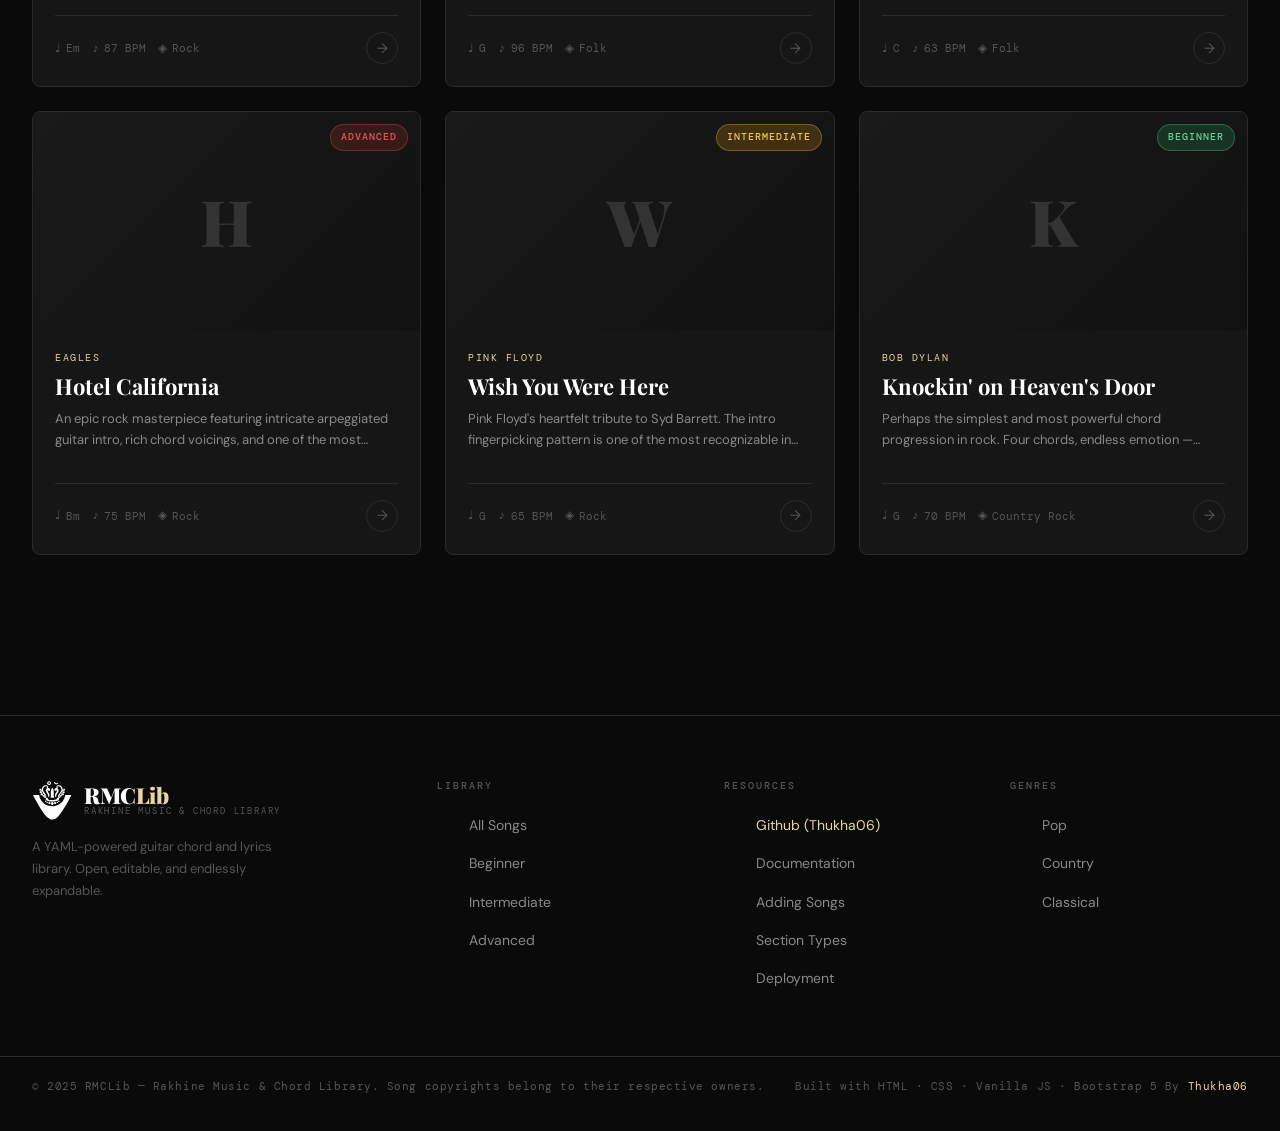
==== commit 6f32ada1: "minor changes to some hard coded texts and adding author link" ====
--- a/index.html
+++ b/index.html
@@ -187,6 +187,7 @@
     <div class="footer-col">
       <h4>Resources</h4>
       <ul>
+        <li><a href="https://github.com/Thukha06/rmclib" style="color: #e8d5a3;">Github (Thukha06)</a></li>
         <li><a href="docs.html">Documentation</a></li>
         <li><a href="docs.html#adding-songs">Adding Songs</a></li>
         <li><a href="docs.html#section-types">Section Types</a></li>
@@ -207,7 +208,7 @@
 
   <div class="footer-bottom">
     <p>© 2025 RMCLib — Rakhine Music &amp; Chord Library. Song copyrights belong to their respective owners.</p>
-    <p>Built with HTML · CSS · Vanilla JS · Bootstrap 5</p>
+    <p>Built with HTML · CSS · Vanilla JS · Bootstrap 5 By <a href="https://github.com/Thukha06" style="color: #e8d5a3;">Thukha06</a></p>
   </div>
 </footer>
 
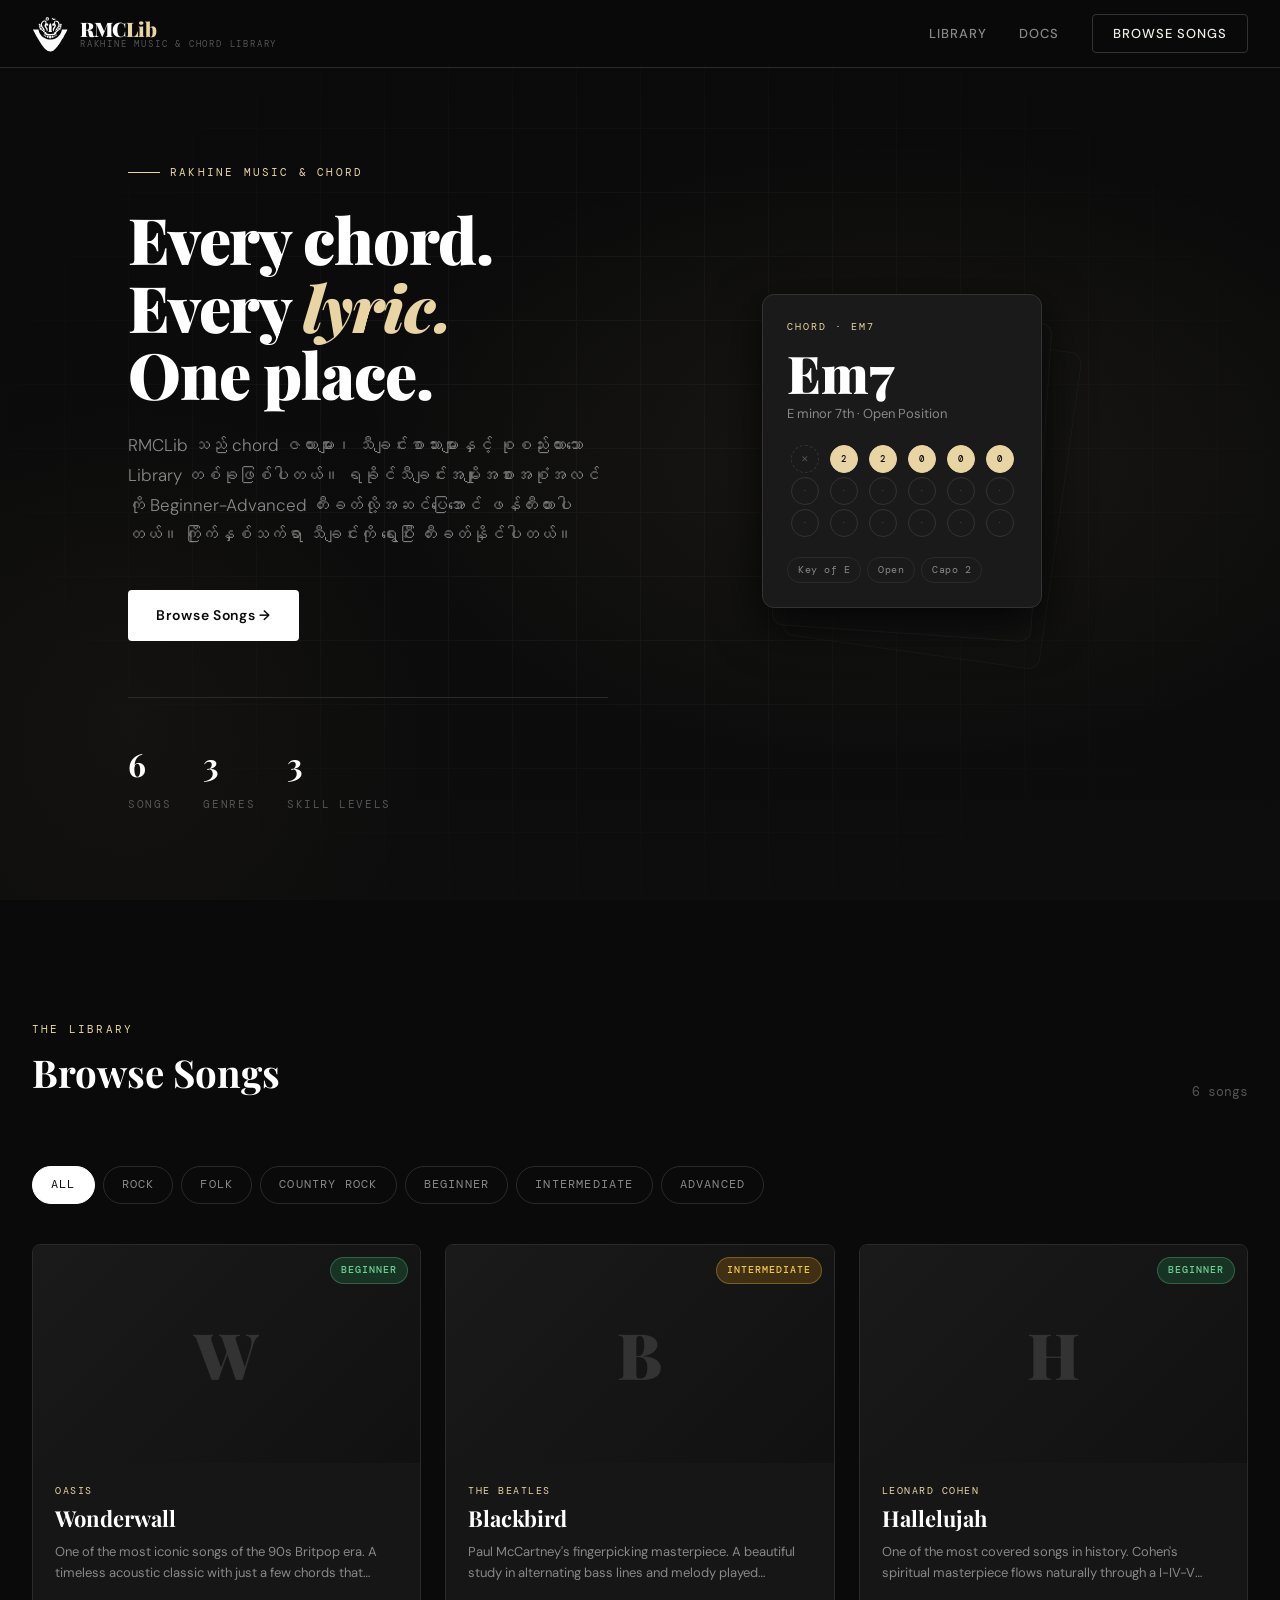
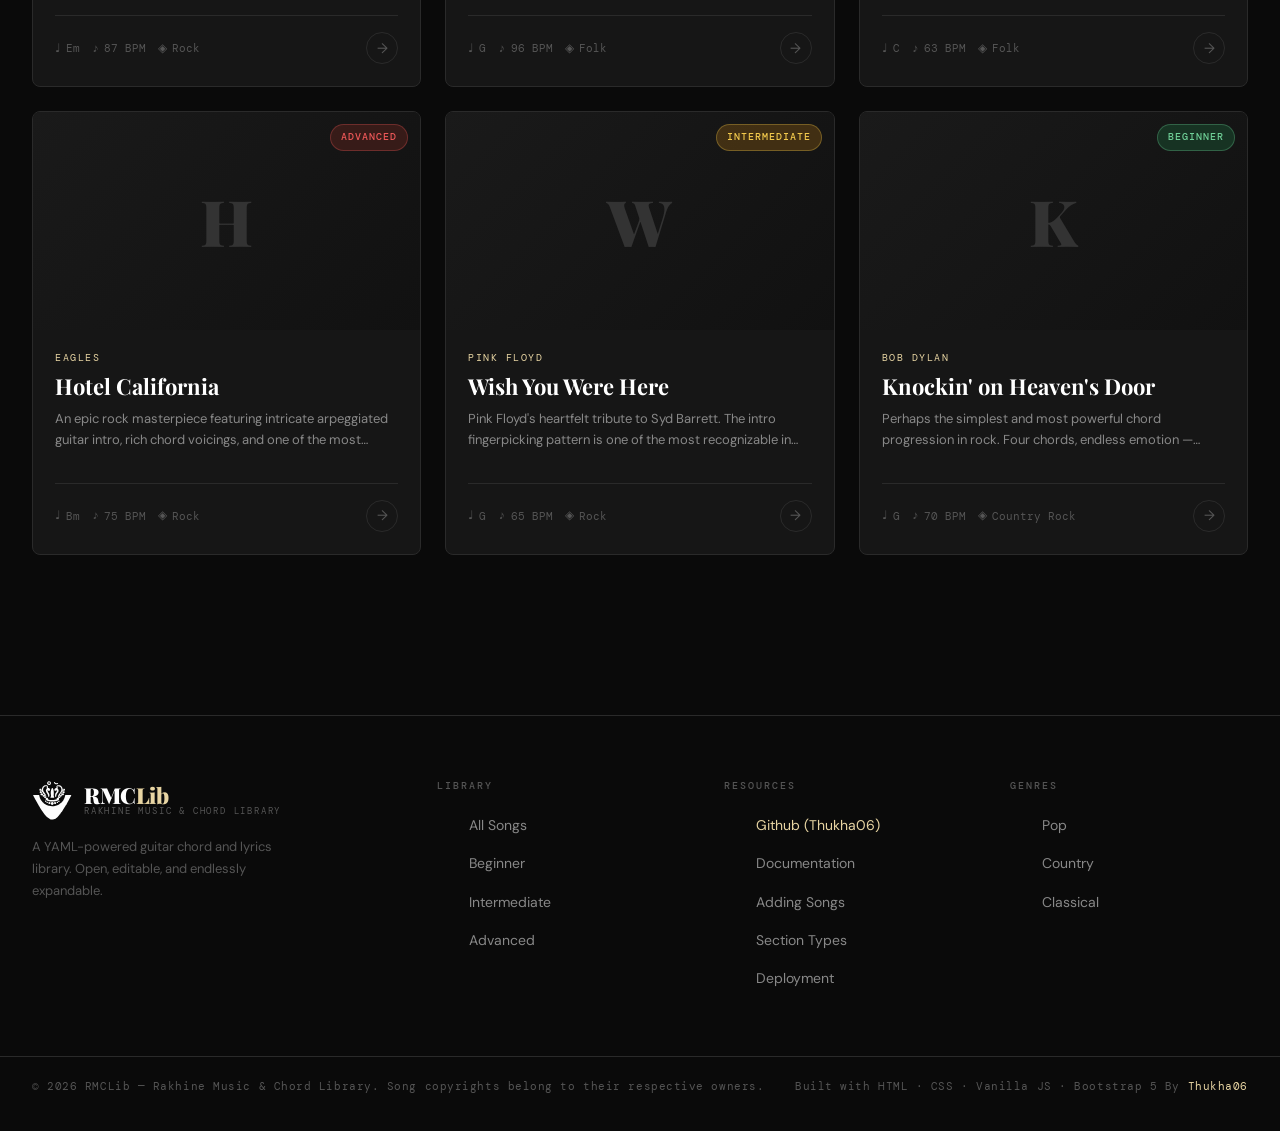
==== commit 5804af67: "Update documentation references and adjust copyright year" ====
--- a/index.html
+++ b/index.html
@@ -65,7 +65,7 @@
 
       <div class="hero-actions">
         <a href="#songs" class="btn-primary">Browse Songs →</a>
-        <a href="docs.html" class="btn-ghost">Documentation</a>
+        <!-- <a href="docs.html" class="btn-ghost">Documentation</a> -->
       </div>
 
       <div class="hero-stats">
@@ -207,7 +207,7 @@
   </div>
 
   <div class="footer-bottom">
-    <p>© 2025 RMCLib — Rakhine Music &amp; Chord Library. Song copyrights belong to their respective owners.</p>
+    <p>© 2026 RMCLib — Rakhine Music &amp; Chord Library. Song copyrights belong to their respective owners.</p>
     <p>Built with HTML · CSS · Vanilla JS · Bootstrap 5 By <a href="https://github.com/Thukha06" style="color: #e8d5a3;">Thukha06</a></p>
   </div>
 </footer>
